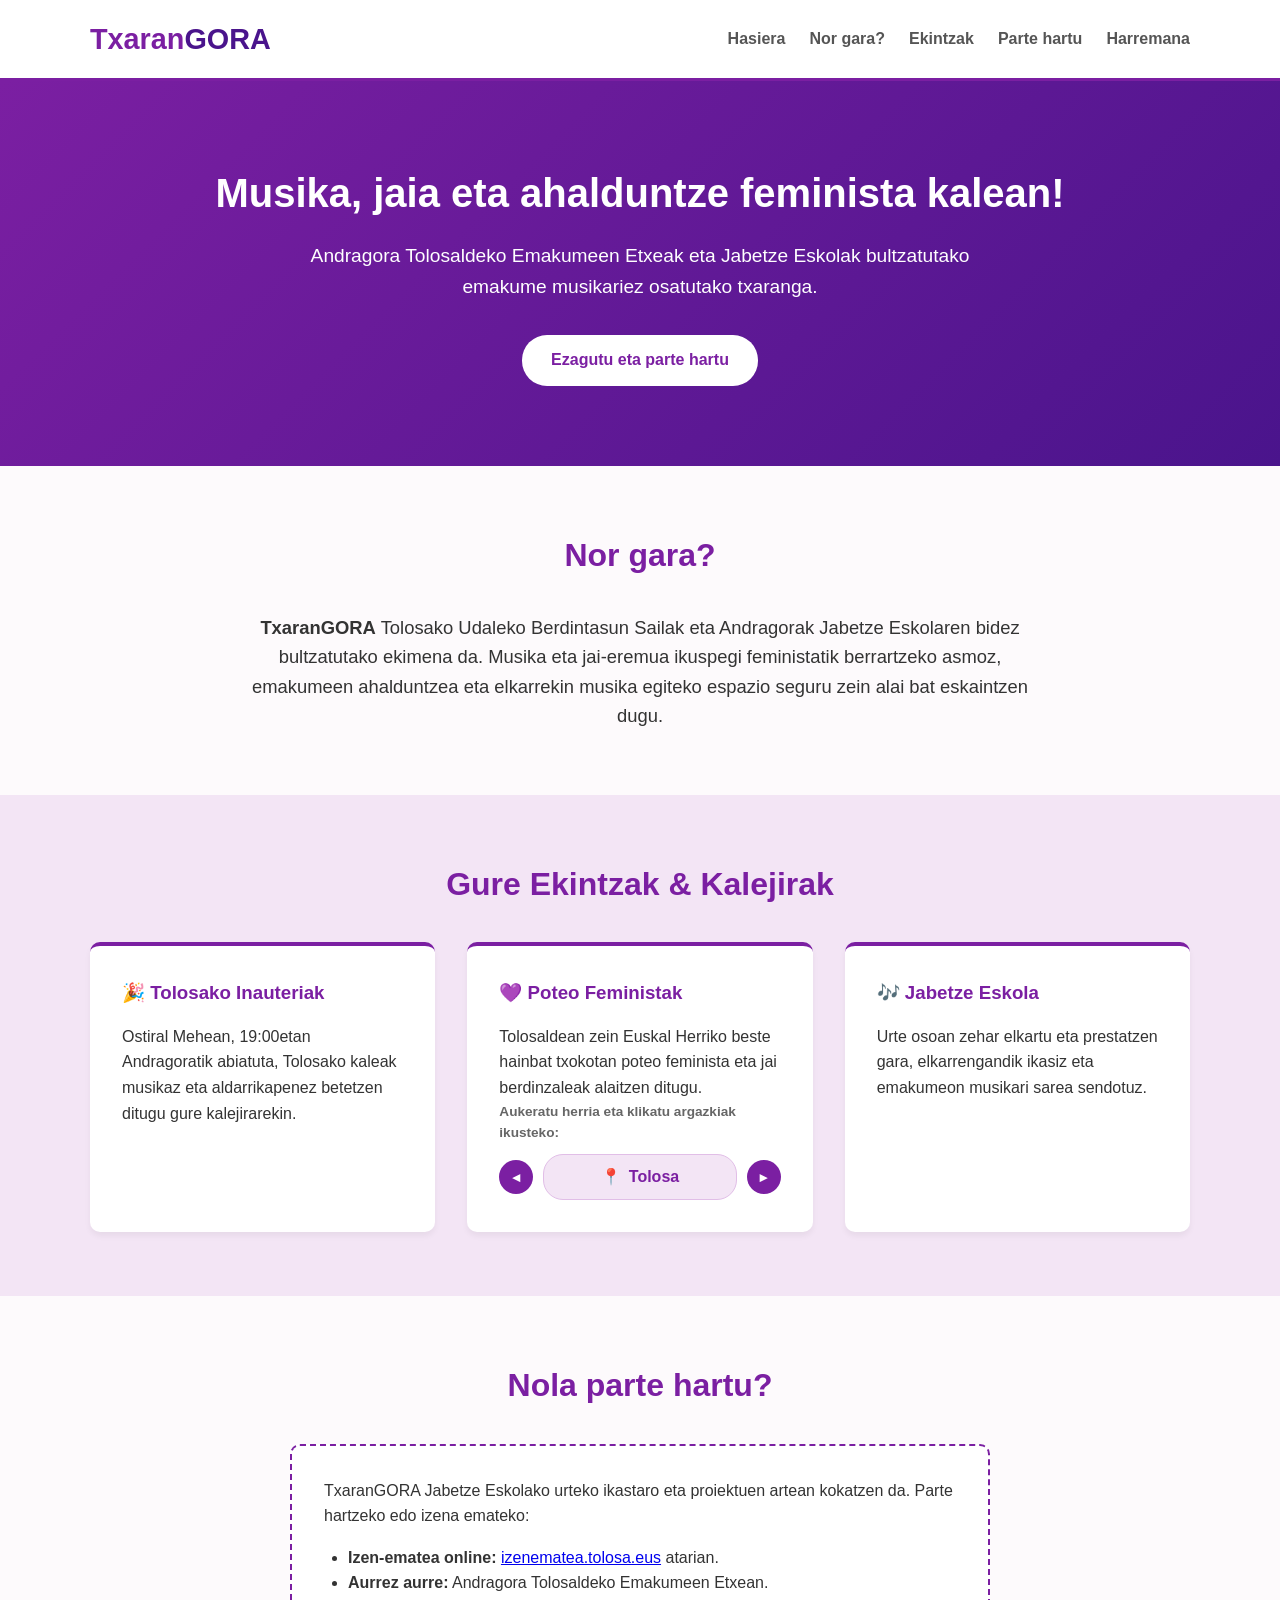
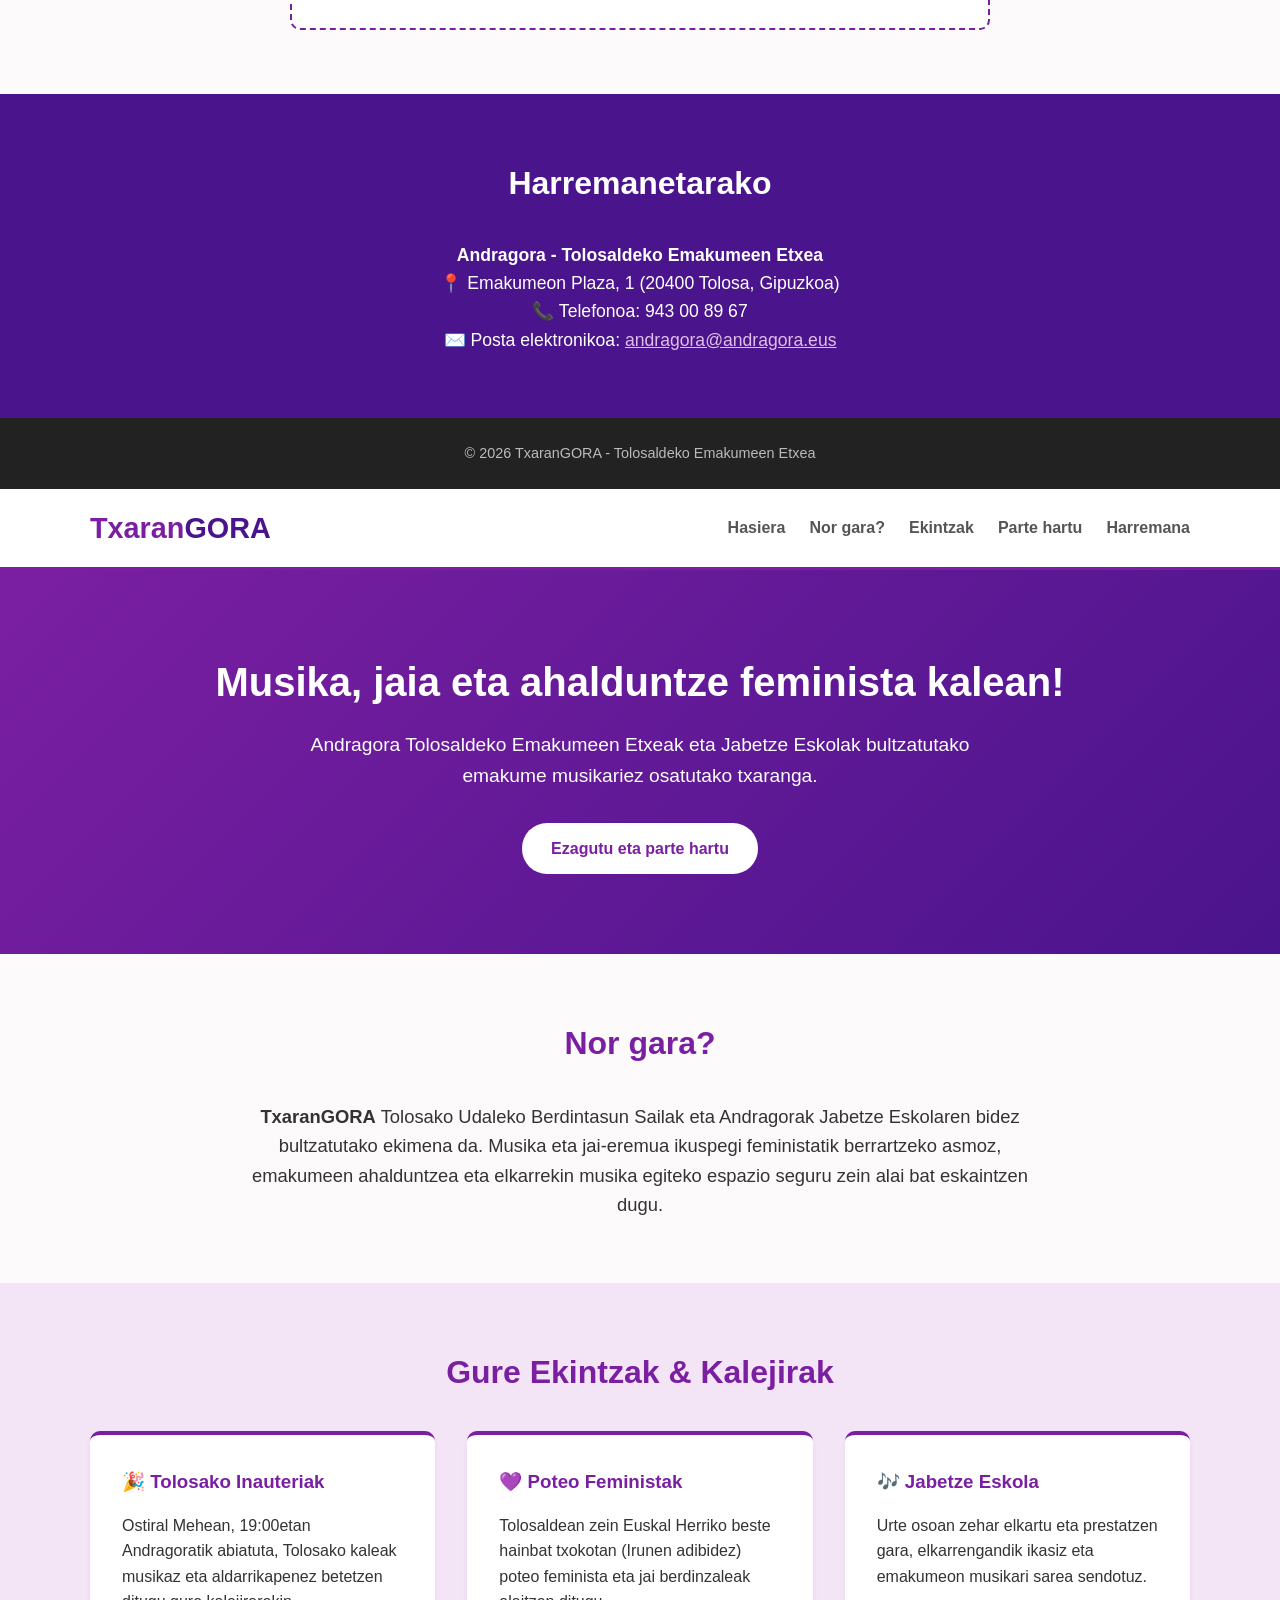
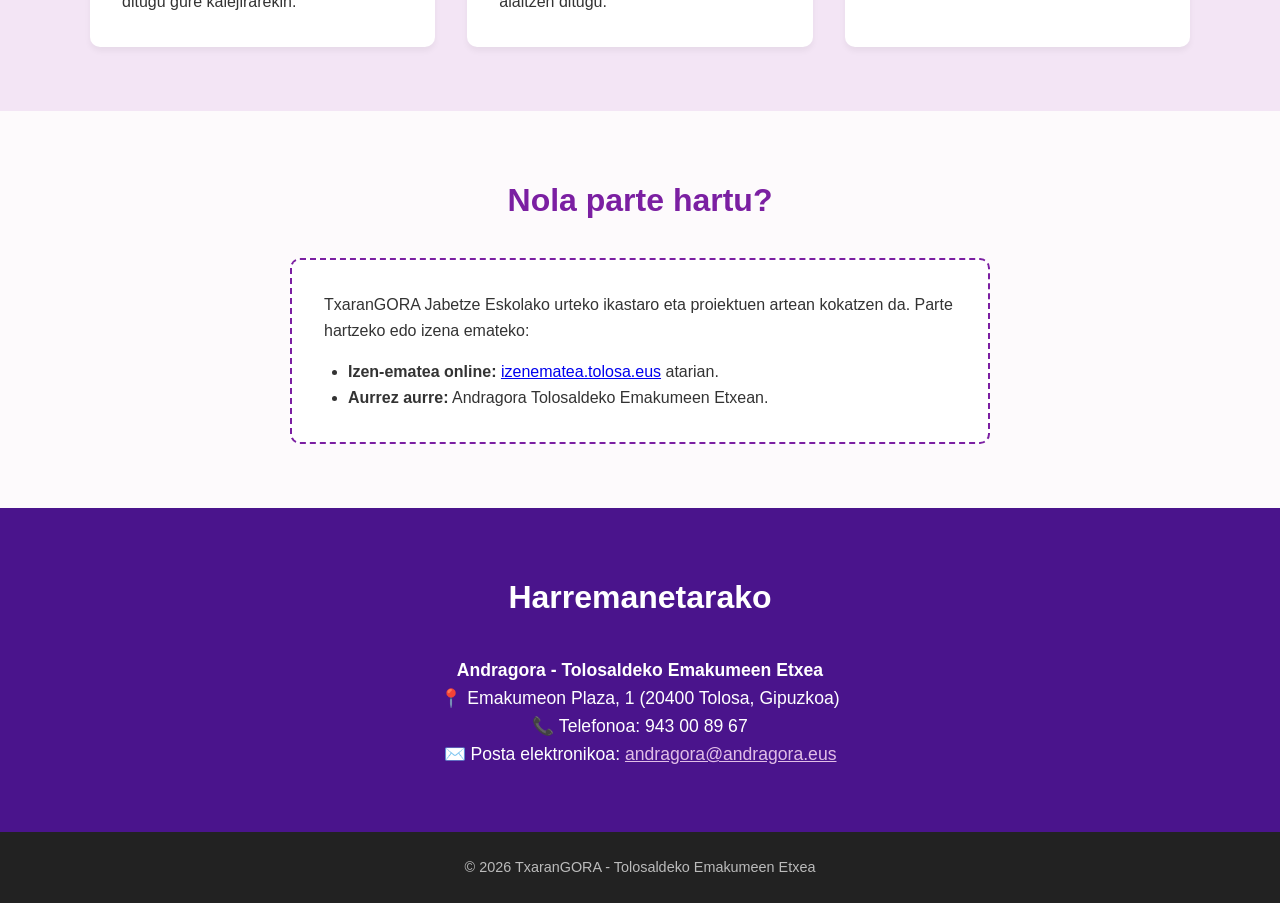
==== index.html @ f7c91068 "galeria erabiltzeko txartela eta scripta berritu Refactor location data structure and update slider " ====
<!DOCTYPE html>
<html lang="eu">
<head>
  <meta charset="UTF-8">
  <meta name="viewport" content="width=device-width, initial-scale=1.0">
  <title>TxaranGORA | Emakumeen Txaranga Feminista</title>
  <link rel="stylesheet" href="style.css">
</head>
<body>

  <!-- Navigazioa -->
  <header>
    <div class="container nav-container">
      <h1 class="logo">Txaran<span>GORA</span></h1>
      <nav>
        <ul>
          <li><a href="#hasiera">Hasiera</a></li>
          <li><a href="#nor-gara">Nor gara?</a></li>
          <li><a href="#ekintzak">Ekintzak</a></li>
          <li><a href="#parte-hartu">Parte hartu</a></li>
          <li><a href="#harremana">Harremana</a></li>
        </ul>
      </nav>
    </div>
  </header>

  <!-- Hero atala -->
  <section id="hasiera" class="hero">
    <div class="container hero-content">
      <h2>Musika, jaia eta ahalduntze feminista kalean!</h2>
      <p>Andragora Tolosaldeko Emakumeen Etxeak eta Jabetze Eskolak bultzatutako emakume musikariez osatutako txaranga.</p>

      <a href="#parte-hartu" class="btn">Ezagutu eta parte hartu</a>
    </div>
  </section>

  <!-- Nor gara atala -->
  <section id="nor-gara" class="section">
    <div class="container">
      <h2 class="section-title">Nor gara?</h2>
      <p class="intro-text">
        <strong>TxaranGORA</strong> Tolosako Udaleko Berdintasun Sailak eta Andragorak Jabetze Eskolaren bidez bultzatutako ekimena da. Musika eta jai-eremua ikuspegi feministatik berrartzeko asmoz, emakumeen ahalduntzea eta elkarrekin musika egiteko espazio seguru zein alai bat eskaintzen dugu.
      </p>
    </div>
  </section>

  <!-- Ekintzak atala -->
  <section id="ekintzak" class="section bg-light">
    <div class="container">
      <h2 class="section-title">Gure Ekintzak & Kalejirak</h2>
      <div class="cards-grid">
        
        <div class="card">
          <h3>🎉 Tolosako Inauteriak</h3>
          <p>Ostiral Mehean, 19:00etan Andragoratik abiatuta, Tolosako kaleak musikaz eta aldarrikapenez betetzen ditugu gure kalejirarekin.</p>
        </div>

<!-- Poteo feminista atalean argazkiak ikusteko -->

<div class="card">
  <h3>💜 Poteo Feministak</h3>
  <p>Tolosaldean zein Euskal Herriko beste hainbat txokotan poteo feminista eta jai berdinzaleak alaitzen ditugu.</p>
  
  <div class="poteo-slider-container">
    <span class="slider-label">Aukeratu herria eta klikatu argazkiak ikusteko:</span>
    <div class="poteo-slider">
      <button class="slider-btn" id="prevBtn" aria-label="Aurrekoa">◄</button>
      
      <div class="slider-content">
        <a id="locationLink" href="#" target="_blank" class="location-card">
          <span class="location-icon">📍</span>
          <span id="locationName">Tolosa</span>
        </a>
      </div>
      
      <button class="slider-btn" id="nextBtn" aria-label="Hurrengoa">►</button>
    </div>
  </div>
</div>


<!-------------------------------------------------------------------->

        <div class="card">
          <h3>🎶 Jabetze Eskola</h3>
          <p>Urte osoan zehar elkartu eta prestatzen gara, elkarrengandik ikasiz eta emakumeon musikari sarea sendotuz.</p>
        </div>

      </div>
    </div>
  </section>

  <!-- Parte hartu atala -->
  <section id="parte-hartu" class="section">
    <div class="container">
      <h2 class="section-title">Nola parte hartu?</h2>
      <div class="info-box">
        <p>TxaranGORA Jabetze Eskolako urteko ikastaro eta proiektuen artean kokatzen da. Parte hartzeko edo izena emateko:</p>
        <ul>
          <li><strong>Izen-ematea online:</strong> <a href="https://izenematea.tolosa.eus" target="_blank" rel="noopener">izenematea.tolosa.eus</a> atarian.</li>
          <li><strong>Aurrez aurre:</strong> Andragora Tolosaldeko Emakumeen Etxean.</li>
        </ul>
      </div>
    </div>
  </section>

  <!-- Harremana atala -->
  <section id="harremana" class="section bg-dark">
    <div class="container">
      <h2 class="section-title light">Harremanetarako</h2>
      <div class="contact-details">
        <p><strong>Andragora - Tolosaldeko Emakumeen Etxea</strong></p>
        <p>📍 Emakumeon Plaza, 1 (20400 Tolosa, Gipuzkoa)</p>
        <p>📞 Telefonoa: 943 00 89 67</p>
        <p>✉️ Posta elektronikoa: <a href="mailto:andragora@andragora.eus">andragora@andragora.eus</a></p>
      </div>
    </div>
  </section>

  <!-- Oina -->
  <footer>
    <div class="container">
      <p>&copy; 2026 TxaranGORA - Tolosaldeko Emakumeen Etxea</p>
    </div>
  </footer>

</body>
</html><!DOCTYPE html>
<html lang="eu">
<head>
  <meta charset="UTF-8">
  <meta name="viewport" content="width=device-width, initial-scale=1.0">
  <title>TxaranGORA | Emakumeen Txaranga Feminista</title>
  <link rel="stylesheet" href="style.css">
</head>
<body>

  <!-- Navigazioa -->
  <header>
    <div class="container nav-container">
      <h1 class="logo">Txaran<span>GORA</span></h1>
      <nav>
        <ul>
          <li><a href="#hasiera">Hasiera</a></li>
          <li><a href="#nor-gara">Nor gara?</a></li>
          <li><a href="#ekintzak">Ekintzak</a></li>
          <li><a href="#parte-hartu">Parte hartu</a></li>
          <li><a href="#harremana">Harremana</a></li>
        </ul>
      </nav>
    </div>
  </header>

  <!-- Hero atala -->
  <section id="hasiera" class="hero">
    <div class="container hero-content">
      <h2>Musika, jaia eta ahalduntze feminista kalean!</h2>
      <p>Andragora Tolosaldeko Emakumeen Etxeak eta Jabetze Eskolak bultzatutako emakume musikariez osatutako txaranga.</p>

      <a href="#parte-hartu" class="btn">Ezagutu eta parte hartu</a>
    </div>
  </section>

  <!-- Nor gara atala -->
  <section id="nor-gara" class="section">
    <div class="container">
      <h2 class="section-title">Nor gara?</h2>
      <p class="intro-text">
        <strong>TxaranGORA</strong> Tolosako Udaleko Berdintasun Sailak eta Andragorak Jabetze Eskolaren bidez bultzatutako ekimena da. Musika eta jai-eremua ikuspegi feministatik berrartzeko asmoz, emakumeen ahalduntzea eta elkarrekin musika egiteko espazio seguru zein alai bat eskaintzen dugu.
      </p>
    </div>
  </section>

  <!-- Ekintzak atala -->
  <section id="ekintzak" class="section bg-light">
    <div class="container">
      <h2 class="section-title">Gure Ekintzak & Kalejirak</h2>
      <div class="cards-grid">
        
        <div class="card">
          <h3>🎉 Tolosako Inauteriak</h3>
          <p>Ostiral Mehean, 19:00etan Andragoratik abiatuta, Tolosako kaleak musikaz eta aldarrikapenez betetzen ditugu gure kalejirarekin.</p>
        </div>

        <div class="card">
          <h3>💜 Poteo Feministak</h3>
          <p>Tolosaldean zein Euskal Herriko beste hainbat txokotan (Irunen adibidez) poteo feminista eta jai berdinzaleak alaitzen ditugu.</p>
        </div>



        <div class="card">
          <h3>🎶 Jabetze Eskola</h3>
          <p>Urte osoan zehar elkartu eta prestatzen gara, elkarrengandik ikasiz eta emakumeon musikari sarea sendotuz.</p>
        </div>

      </div>
    </div>
  </section>

  <!-- Parte hartu atala -->
  <section id="parte-hartu" class="section">
    <div class="container">
      <h2 class="section-title">Nola parte hartu?</h2>
      <div class="info-box">
        <p>TxaranGORA Jabetze Eskolako urteko ikastaro eta proiektuen artean kokatzen da. Parte hartzeko edo izena emateko:</p>
        <ul>
          <li><strong>Izen-ematea online:</strong> <a href="https://izenematea.tolosa.eus" target="_blank" rel="noopener">izenematea.tolosa.eus</a> atarian.</li>
          <li><strong>Aurrez aurre:</strong> Andragora Tolosaldeko Emakumeen Etxean.</li>
        </ul>
      </div>
    </div>
  </section>

  <!-- Harremana atala -->
  <section id="harremana" class="section bg-dark">
    <div class="container">
      <h2 class="section-title light">Harremanetarako</h2>
      <div class="contact-details">
        <p><strong>Andragora - Tolosaldeko Emakumeen Etxea</strong></p>
        <p>📍 Emakumeon Plaza, 1 (20400 Tolosa, Gipuzkoa)</p>
        <p>📞 Telefonoa: 943 00 89 67</p>
        <p>✉️ Posta elektronikoa: <a href="mailto:andragora@andragora.eus">andragora@andragora.eus</a></p>
      </div>
    </div>
  </section>

  <!-- Oina -->
  <footer>
    <div class="container">
      <p>&copy; 2026 TxaranGORA - Tolosaldeko Emakumeen Etxea</p>
    </div>
  </footer>

<!--           Argazkiak ikusteko scripta         -->
<script>
  const tokiak = ["Tolosa", "Irun", "Villabona"];
  let currentIndex = 0;

  const locationNameEl = document.getElementById("locationName");
  const locationLinkEl = document.getElementById("locationLink");
  const prevBtn = document.getElementById("prevBtn");
  const nextBtn = document.getElementById("nextBtn");

  function updateSlider() {
    const herria = tokiak[currentIndex];
    locationNameEl.textContent = herria;
    // galeria.html orrira bideratzen du herriaren izenarekin
    locationLinkEl.href = `galeria.html?herria=${encodeURIComponent(herria)}`;
  }

  updateSlider();

  prevBtn.addEventListener("click", () => {
    currentIndex = (currentIndex - 1 + tokiak.length) % tokiak.length;
    updateSlider();
  });

  nextBtn.addEventListener("click", () => {
    currentIndex = (currentIndex + 1) % tokiak.length;
    updateSlider();
  });
</script>




  
</body>
</html>
---- style.css ----
/* Oinarrizko ezarpenak */
* {
  margin: 0;
  padding: 0;
  box-sizing: border-box;
}

body {
  font-family: 'Segoe UI', Tahoma, Geneva, Verdana, sans-serif;
  line-height: 1.6;
  color: #333;
  background-color: #fdfafc;
}

.container {
  width: 90%;
  max-width: 1100px;
  margin: 0 auto;
}

/* Kolore feministak */
:root {
  --primary-color: #7b1fa2;
  --primary-hover: #5c007a;
  --accent-color: #e1bee7;
  --dark-bg: #4a148c;
  --light-bg: #f3e5f5;
  --text-dark: #212121;
}

/* Header & Nav */
header {
  background-color: #fff;
  border-bottom: 3px solid var(--primary-color);
  position: sticky;
  top: 0;
  z-index: 100;
}

.nav-container {
  display: flex;
  justify-content: space-between;
  align-items: center;
  padding: 1rem 0;
}

.logo {
  font-size: 1.8rem;
  color: var(--primary-color);
}

.logo span {
  color: var(--dark-bg);
  font-weight: 800;
}

nav ul {
  display: flex;
  list-style: none;
  gap: 1.5rem;
}

nav a {
  text-decoration: none;
  color: #555;
  font-weight: 600;
  transition: color 0.3s;
}

nav a:hover {
  color: var(--primary-color);
}

/* Hero Section */
.hero {
  background: linear-gradient(135deg, var(--primary-color), var(--dark-bg));
  color: #fff;
  padding: 5rem 0;
  text-align: center;
}

.hero h2 {
  font-size: 2.5rem;
  margin-bottom: 1rem;
}

.hero p {
  font-size: 1.2rem;
  max-width: 700px;
  margin: 0 auto 2rem auto;
}

.btn {
  display: inline-block;
  background-color: #fff;
  color: var(--primary-color);
  padding: 0.8rem 1.8rem;
  border-radius: 25px;
  text-decoration: none;
  font-weight: bold;
  transition: background 0.3s, color 0.3s;
}

.btn:hover {
  background-color: var(--accent-color);
  color: var(--dark-bg);
}

/* Sections */
.section {
  padding: 4rem 0;
}

.section-title {
  text-align: center;
  font-size: 2rem;
  color: var(--primary-color);
  margin-bottom: 2rem;
  position: relative;
}

.section-title.light {
  color: #fff;
}

.intro-text {
  font-size: 1.15rem;
  text-align: center;
  max-width: 800px;
  margin: 0 auto;
}

.bg-light {
  background-color: var(--light-bg);
}

.bg-dark {
  background-color: var(--dark-bg);
  color: #fff;
}

/* Cards Grid */
.cards-grid {
  display: grid;
  grid-template-columns: repeat(auto-fit, minmax(280px, 1fr));
  gap: 2rem;
}

.card {
  background-color: #fff;
  padding: 2rem;
  border-radius: 10px;
  box-shadow: 0 4px 6px rgba(0,0,0,0.05);
  border-top: 4px solid var(--primary-color);
}

.card h3 {
  color: var(--primary-color);
  margin-bottom: 1rem;
}

/* Info box & Contact */
.info-box {
  background-color: #fff;
  border: 2px dashed var(--primary-color);
  padding: 2rem;
  border-radius: 10px;
  max-width: 700px;
  margin: 0 auto;
}

.info-box ul {
  margin-top: 1rem;
  margin-left: 1.5rem;
}

.contact-details {
  text-align: center;
  font-size: 1.1rem;
}

.contact-details a {
  color: var(--accent-color);
}

/* Footer */
footer {
  background-color: #222;
  color: #bbb;
  text-align: center;
  padding: 1.5rem 0;
  font-size: 0.9rem;
}

/* Responsive */
@media (max-width: 768px) {
  .nav-container {
    flex-direction: column;
    gap: 1rem;
  }
  .hero h2 {
    font-size: 1.8rem;
  }
}/* Oinarrizko ezarpenak */
* {
  margin: 0;
  padding: 0;
  box-sizing: border-box;
}

body {
  font-family: 'Segoe UI', Tahoma, Geneva, Verdana, sans-serif;
  line-height: 1.6;
  color: #333;
  background-color: #fdfafc;
}

.container {
  width: 90%;
  max-width: 1100px;
  margin: 0 auto;
}

/* Kolore feministak */
:root {
  --primary-color: #7b1fa2;
  --primary-hover: #5c007a;
  --accent-color: #e1bee7;
  --dark-bg: #4a148c;
  --light-bg: #f3e5f5;
  --text-dark: #212121;
}

/* Header & Nav */
header {
  background-color: #fff;
  border-bottom: 3px solid var(--primary-color);
  position: sticky;
  top: 0;
  z-index: 100;
}

.nav-container {
  display: flex;
  justify-content: space-between;
  align-items: center;
  padding: 1rem 0;
}

.logo {
  font-size: 1.8rem;
  color: var(--primary-color);
}

.logo span {
  color: var(--dark-bg);
  font-weight: 800;
}

nav ul {
  display: flex;
  list-style: none;
  gap: 1.5rem;
}

nav a {
  text-decoration: none;
  color: #555;
  font-weight: 600;
  transition: color 0.3s;
}

nav a:hover {
  color: var(--primary-color);
}

/* Hero Section */
.hero {
  background: linear-gradient(135deg, var(--primary-color), var(--dark-bg));
  color: #fff;
  padding: 5rem 0;
  text-align: center;
}

.hero h2 {
  font-size: 2.5rem;
  margin-bottom: 1rem;
}

.hero p {
  font-size: 1.2rem;
  max-width: 700px;
  margin: 0 auto 2rem auto;
}

.btn {
  display: inline-block;
  background-color: #fff;
  color: var(--primary-color);
  padding: 0.8rem 1.8rem;
  border-radius: 25px;
  text-decoration: none;
  font-weight: bold;
  transition: background 0.3s, color 0.3s;
}

.btn:hover {
  background-color: var(--accent-color);
  color: var(--dark-bg);
}

/* Sections */
.section {
  padding: 4rem 0;
}

.section-title {
  text-align: center;
  font-size: 2rem;
  color: var(--primary-color);
  margin-bottom: 2rem;
  position: relative;
}

.section-title.light {
  color: #fff;
}

.intro-text {
  font-size: 1.15rem;
  text-align: center;
  max-width: 800px;
  margin: 0 auto;
}

.bg-light {
  background-color: var(--light-bg);
}

.bg-dark {
  background-color: var(--dark-bg);
  color: #fff;
}

/* Cards Grid */
.cards-grid {
  display: grid;
  grid-template-columns: repeat(auto-fit, minmax(280px, 1fr));
  gap: 2rem;
}

.card {
  background-color: #fff;
  padding: 2rem;
  border-radius: 10px;
  box-shadow: 0 4px 6px rgba(0,0,0,0.05);
  border-top: 4px solid var(--primary-color);
}

.card h3 {
  color: var(--primary-color);
  margin-bottom: 1rem;
}

/* Info box & Contact */
.info-box {
  background-color: #fff;
  border: 2px dashed var(--primary-color);
  padding: 2rem;
  border-radius: 10px;
  max-width: 700px;
  margin: 0 auto;
}

.info-box ul {
  margin-top: 1rem;
  margin-left: 1.5rem;
}

.contact-details {
  text-align: center;
  font-size: 1.1rem;
}

.contact-details a {
  color: var(--accent-color);
}

/* Footer */
footer {
  background-color: #222;
  color: #bbb;
  text-align: center;
  padding: 1.5rem 0;
  font-size: 0.9rem;
}

/* Responsive */
@media (max-width: 768px) {
  .nav-container {
    flex-direction: column;
    gap: 1rem;
  }
  .hero h2 {
    font-size: 1.8rem;
  }
}

<!--         Argazkientzako estikoak            -->
/* Poteo Feministak Slider Diseinua */
.poteo-slider-container {
  margin-top: 1.5rem;
  padding-top: 1rem;
  border-top: 1px dashed var(--accent-color);
  text-align: center;
}

.slider-label {
  display: block;
  font-size: 0.85rem;
  color: #666;
  margin-bottom: 0.6rem;
  font-weight: 600;
}

.poteo-slider {
  display: flex;
  align-items: center;
  justify-content: center;
  gap: 0.6rem;
}

.slider-btn {
  background-color: var(--primary-color);
  color: white;
  border: none;
  border-radius: 50%;
  width: 34px;
  height: 34px;
  font-size: 0.85rem;
  cursor: pointer;
  display: flex;
  align-items: center;
  justify-content: center;
  transition: background-color 0.2s, transform 0.1s;
}

.slider-btn:hover {
  background-color: var(--primary-hover);
  transform: scale(1.1);
}

.slider-content {
  flex: 1;
  max-width: 200px;
}

.location-card {
  display: inline-flex;
  align-items: center;
  justify-content: center;
  gap: 0.5rem;
  background-color: var(--light-bg);
  color: var(--primary-color);
  padding: 0.6rem 1rem;
  border-radius: 20px;
  text-decoration: none;
  font-weight: bold;
  font-size: 1rem;
  border: 1px solid var(--accent-color);
  width: 100%;
  transition: all 0.3s ease;
}

.location-card:hover {
  background-color: var(--primary-color);
  color: white;
  transform: translateY(-2px);
  box-shadow: 0 4px 8px rgba(0, 0, 0, 0.15);
}
---- style.css ----
/* Oinarrizko ezarpenak */
* {
  margin: 0;
  padding: 0;
  box-sizing: border-box;
}

body {
  font-family: 'Segoe UI', Tahoma, Geneva, Verdana, sans-serif;
  line-height: 1.6;
  color: #333;
  background-color: #fdfafc;
}

.container {
  width: 90%;
  max-width: 1100px;
  margin: 0 auto;
}

/* Kolore feministak */
:root {
  --primary-color: #7b1fa2;
  --primary-hover: #5c007a;
  --accent-color: #e1bee7;
  --dark-bg: #4a148c;
  --light-bg: #f3e5f5;
  --text-dark: #212121;
}

/* Header & Nav */
header {
  background-color: #fff;
  border-bottom: 3px solid var(--primary-color);
  position: sticky;
  top: 0;
  z-index: 100;
}

.nav-container {
  display: flex;
  justify-content: space-between;
  align-items: center;
  padding: 1rem 0;
}

.logo {
  font-size: 1.8rem;
  color: var(--primary-color);
}

.logo span {
  color: var(--dark-bg);
  font-weight: 800;
}

nav ul {
  display: flex;
  list-style: none;
  gap: 1.5rem;
}

nav a {
  text-decoration: none;
  color: #555;
  font-weight: 600;
  transition: color 0.3s;
}

nav a:hover {
  color: var(--primary-color);
}

/* Hero Section */
.hero {
  background: linear-gradient(135deg, var(--primary-color), var(--dark-bg));
  color: #fff;
  padding: 5rem 0;
  text-align: center;
}

.hero h2 {
  font-size: 2.5rem;
  margin-bottom: 1rem;
}

.hero p {
  font-size: 1.2rem;
  max-width: 700px;
  margin: 0 auto 2rem auto;
}

.btn {
  display: inline-block;
  background-color: #fff;
  color: var(--primary-color);
  padding: 0.8rem 1.8rem;
  border-radius: 25px;
  text-decoration: none;
  font-weight: bold;
  transition: background 0.3s, color 0.3s;
}

.btn:hover {
  background-color: var(--accent-color);
  color: var(--dark-bg);
}

/* Sections */
.section {
  padding: 4rem 0;
}

.section-title {
  text-align: center;
  font-size: 2rem;
  color: var(--primary-color);
  margin-bottom: 2rem;
  position: relative;
}

.section-title.light {
  color: #fff;
}

.intro-text {
  font-size: 1.15rem;
  text-align: center;
  max-width: 800px;
  margin: 0 auto;
}

.bg-light {
  background-color: var(--light-bg);
}

.bg-dark {
  background-color: var(--dark-bg);
  color: #fff;
}

/* Cards Grid */
.cards-grid {
  display: grid;
  grid-template-columns: repeat(auto-fit, minmax(280px, 1fr));
  gap: 2rem;
}

.card {
  background-color: #fff;
  padding: 2rem;
  border-radius: 10px;
  box-shadow: 0 4px 6px rgba(0,0,0,0.05);
  border-top: 4px solid var(--primary-color);
}

.card h3 {
  color: var(--primary-color);
  margin-bottom: 1rem;
}

/* Info box & Contact */
.info-box {
  background-color: #fff;
  border: 2px dashed var(--primary-color);
  padding: 2rem;
  border-radius: 10px;
  max-width: 700px;
  margin: 0 auto;
}

.info-box ul {
  margin-top: 1rem;
  margin-left: 1.5rem;
}

.contact-details {
  text-align: center;
  font-size: 1.1rem;
}

.contact-details a {
  color: var(--accent-color);
}

/* Footer */
footer {
  background-color: #222;
  color: #bbb;
  text-align: center;
  padding: 1.5rem 0;
  font-size: 0.9rem;
}

/* Responsive */
@media (max-width: 768px) {
  .nav-container {
    flex-direction: column;
    gap: 1rem;
  }
  .hero h2 {
    font-size: 1.8rem;
  }
}/* Oinarrizko ezarpenak */
* {
  margin: 0;
  padding: 0;
  box-sizing: border-box;
}

body {
  font-family: 'Segoe UI', Tahoma, Geneva, Verdana, sans-serif;
  line-height: 1.6;
  color: #333;
  background-color: #fdfafc;
}

.container {
  width: 90%;
  max-width: 1100px;
  margin: 0 auto;
}

/* Kolore feministak */
:root {
  --primary-color: #7b1fa2;
  --primary-hover: #5c007a;
  --accent-color: #e1bee7;
  --dark-bg: #4a148c;
  --light-bg: #f3e5f5;
  --text-dark: #212121;
}

/* Header & Nav */
header {
  background-color: #fff;
  border-bottom: 3px solid var(--primary-color);
  position: sticky;
  top: 0;
  z-index: 100;
}

.nav-container {
  display: flex;
  justify-content: space-between;
  align-items: center;
  padding: 1rem 0;
}

.logo {
  font-size: 1.8rem;
  color: var(--primary-color);
}

.logo span {
  color: var(--dark-bg);
  font-weight: 800;
}

nav ul {
  display: flex;
  list-style: none;
  gap: 1.5rem;
}

nav a {
  text-decoration: none;
  color: #555;
  font-weight: 600;
  transition: color 0.3s;
}

nav a:hover {
  color: var(--primary-color);
}

/* Hero Section */
.hero {
  background: linear-gradient(135deg, var(--primary-color), var(--dark-bg));
  color: #fff;
  padding: 5rem 0;
  text-align: center;
}

.hero h2 {
  font-size: 2.5rem;
  margin-bottom: 1rem;
}

.hero p {
  font-size: 1.2rem;
  max-width: 700px;
  margin: 0 auto 2rem auto;
}

.btn {
  display: inline-block;
  background-color: #fff;
  color: var(--primary-color);
  padding: 0.8rem 1.8rem;
  border-radius: 25px;
  text-decoration: none;
  font-weight: bold;
  transition: background 0.3s, color 0.3s;
}

.btn:hover {
  background-color: var(--accent-color);
  color: var(--dark-bg);
}

/* Sections */
.section {
  padding: 4rem 0;
}

.section-title {
  text-align: center;
  font-size: 2rem;
  color: var(--primary-color);
  margin-bottom: 2rem;
  position: relative;
}

.section-title.light {
  color: #fff;
}

.intro-text {
  font-size: 1.15rem;
  text-align: center;
  max-width: 800px;
  margin: 0 auto;
}

.bg-light {
  background-color: var(--light-bg);
}

.bg-dark {
  background-color: var(--dark-bg);
  color: #fff;
}

/* Cards Grid */
.cards-grid {
  display: grid;
  grid-template-columns: repeat(auto-fit, minmax(280px, 1fr));
  gap: 2rem;
}

.card {
  background-color: #fff;
  padding: 2rem;
  border-radius: 10px;
  box-shadow: 0 4px 6px rgba(0,0,0,0.05);
  border-top: 4px solid var(--primary-color);
}

.card h3 {
  color: var(--primary-color);
  margin-bottom: 1rem;
}

/* Info box & Contact */
.info-box {
  background-color: #fff;
  border: 2px dashed var(--primary-color);
  padding: 2rem;
  border-radius: 10px;
  max-width: 700px;
  margin: 0 auto;
}

.info-box ul {
  margin-top: 1rem;
  margin-left: 1.5rem;
}

.contact-details {
  text-align: center;
  font-size: 1.1rem;
}

.contact-details a {
  color: var(--accent-color);
}

/* Footer */
footer {
  background-color: #222;
  color: #bbb;
  text-align: center;
  padding: 1.5rem 0;
  font-size: 0.9rem;
}

/* Responsive */
@media (max-width: 768px) {
  .nav-container {
    flex-direction: column;
    gap: 1rem;
  }
  .hero h2 {
    font-size: 1.8rem;
  }
}

<!--         Argazkientzako estikoak            -->
/* Poteo Feministak Slider Diseinua */
.poteo-slider-container {
  margin-top: 1.5rem;
  padding-top: 1rem;
  border-top: 1px dashed var(--accent-color);
  text-align: center;
}

.slider-label {
  display: block;
  font-size: 0.85rem;
  color: #666;
  margin-bottom: 0.6rem;
  font-weight: 600;
}

.poteo-slider {
  display: flex;
  align-items: center;
  justify-content: center;
  gap: 0.6rem;
}

.slider-btn {
  background-color: var(--primary-color);
  color: white;
  border: none;
  border-radius: 50%;
  width: 34px;
  height: 34px;
  font-size: 0.85rem;
  cursor: pointer;
  display: flex;
  align-items: center;
  justify-content: center;
  transition: background-color 0.2s, transform 0.1s;
}

.slider-btn:hover {
  background-color: var(--primary-hover);
  transform: scale(1.1);
}

.slider-content {
  flex: 1;
  max-width: 200px;
}

.location-card {
  display: inline-flex;
  align-items: center;
  justify-content: center;
  gap: 0.5rem;
  background-color: var(--light-bg);
  color: var(--primary-color);
  padding: 0.6rem 1rem;
  border-radius: 20px;
  text-decoration: none;
  font-weight: bold;
  font-size: 1rem;
  border: 1px solid var(--accent-color);
  width: 100%;
  transition: all 0.3s ease;
}

.location-card:hover {
  background-color: var(--primary-color);
  color: white;
  transform: translateY(-2px);
  box-shadow: 0 4px 8px rgba(0, 0, 0, 0.15);
}
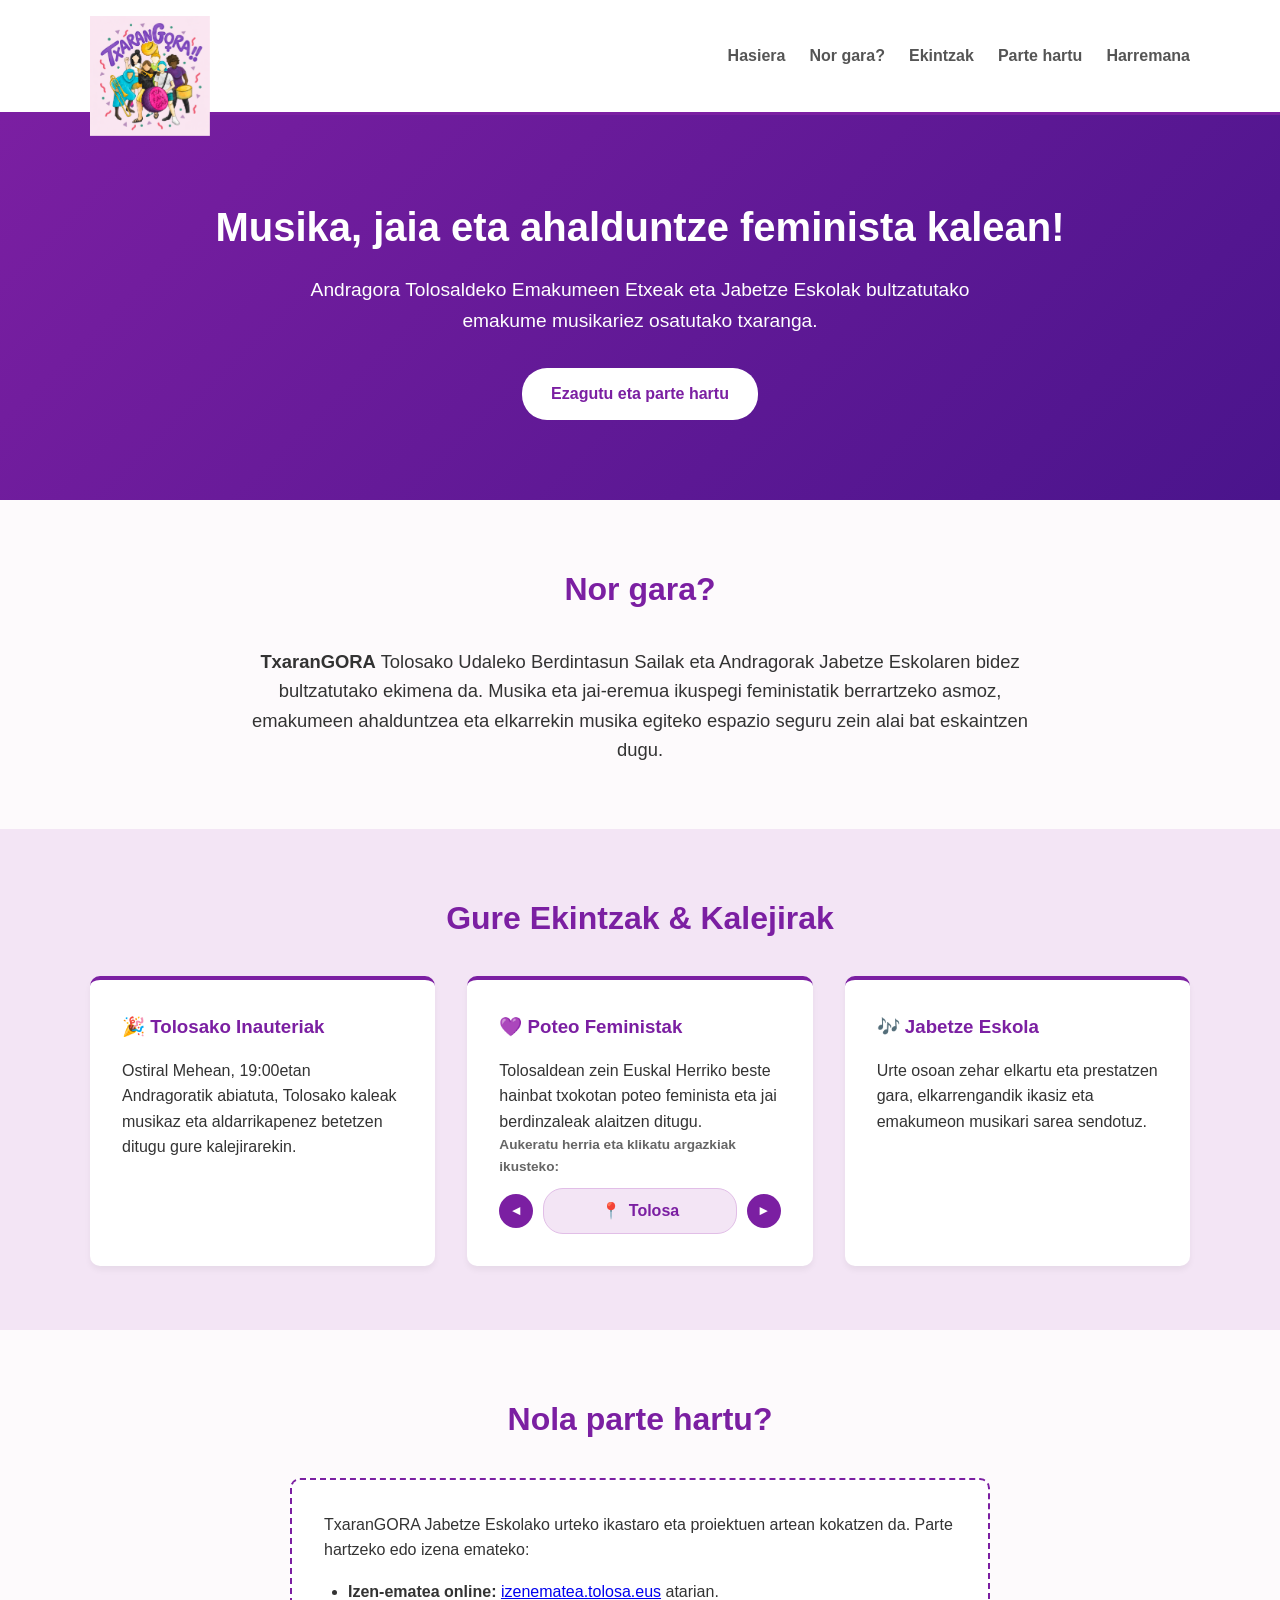
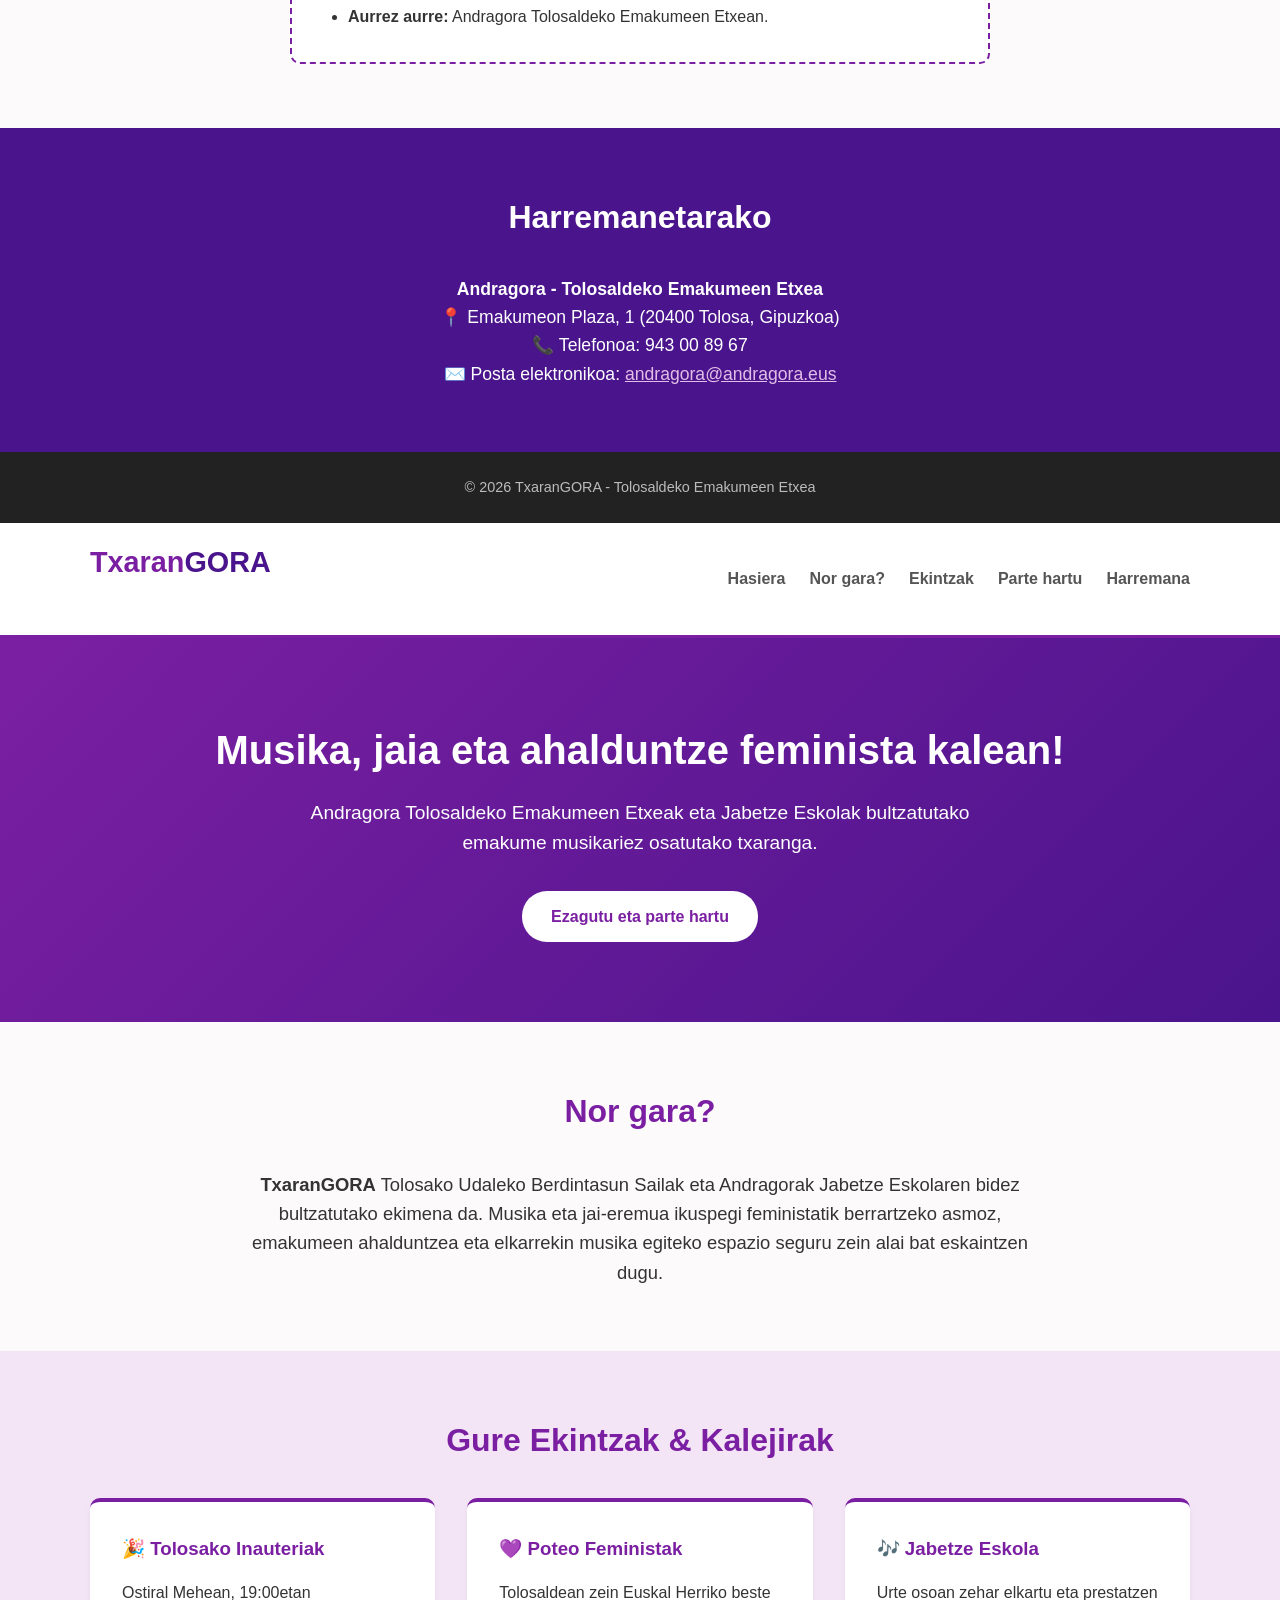
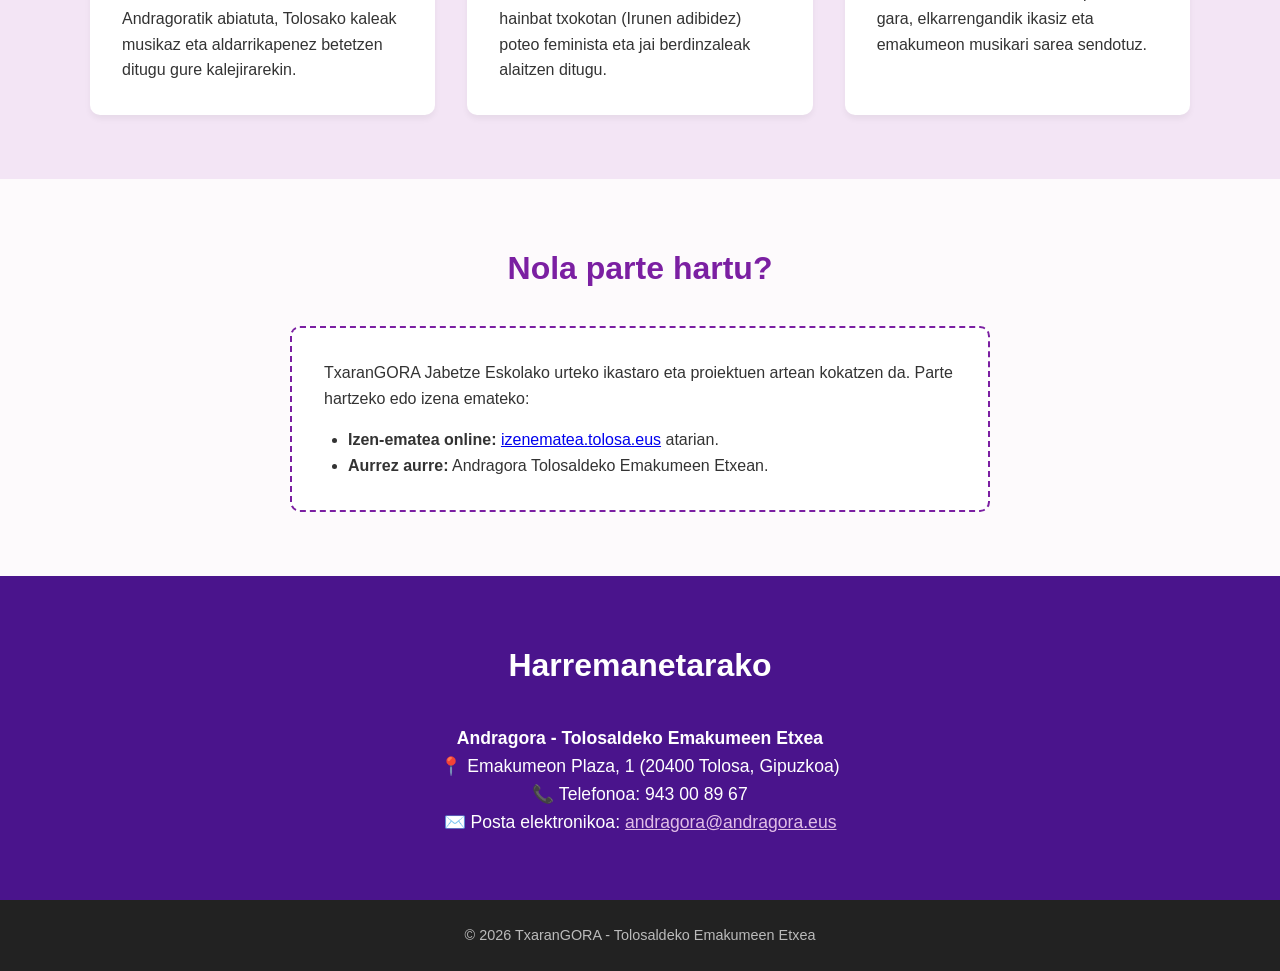
==== commit 5365842d: "logoa txertatuta" ====
--- a/index.html
+++ b/index.html
@@ -8,10 +8,11 @@
 </head>
 <body>
 
+
   <!-- Navigazioa -->
   <header>
     <div class="container nav-container">
-      <h1 class="logo">Txaran<span>GORA</span></h1>
+      <h1 class="logo"><img src="img/TxaranGORA-logo.png" alt="TxaranGORA logoa"></h1>
       <nav>
         <ul>
           <li><a href="#hasiera">Hasiera</a></li>
@@ -69,7 +70,7 @@
       <div class="slider-content">
         <a id="locationLink" href="#" target="_blank" class="location-card">
           <span class="location-icon">📍</span>
-          <span id="locationName">Tolosa</span>
+          <span id="locationName">Irun_2026</span>
         </a>
       </div>
       
@@ -234,7 +235,7 @@
 
 <!--           Argazkiak ikusteko scripta         -->
 <script>
-  const tokiak = ["Tolosa", "Irun", "Villabona"];
+  const tokiak = ["Tolosa", "Irun_2026", "Villabona"];
   let currentIndex = 0;
 
   const locationNameEl = document.getElementById("locationName");
--- a/style.css
+++ b/style.css
@@ -45,8 +45,20 @@
 }
 
 .logo {
-  font-size: 1.8rem;
-  color: var(--primary-color);
+  position: relative;
+  margin: 0;
+  height: 80px;
+  z-index: 100;
+}
+
+.logo img {
+  position: absolute;
+  top: 0;
+  left: 0;
+  width: 120px;
+  height: 120px;
+  object-fit: contain;
+  z-index: 101;
 }
 
 .logo span {
--- a/style.css
+++ b/style.css
@@ -45,8 +45,20 @@
 }
 
 .logo {
-  font-size: 1.8rem;
-  color: var(--primary-color);
+  position: relative;
+  margin: 0;
+  height: 80px;
+  z-index: 100;
+}
+
+.logo img {
+  position: absolute;
+  top: 0;
+  left: 0;
+  width: 120px;
+  height: 120px;
+  object-fit: contain;
+  z-index: 101;
 }
 
 .logo span {
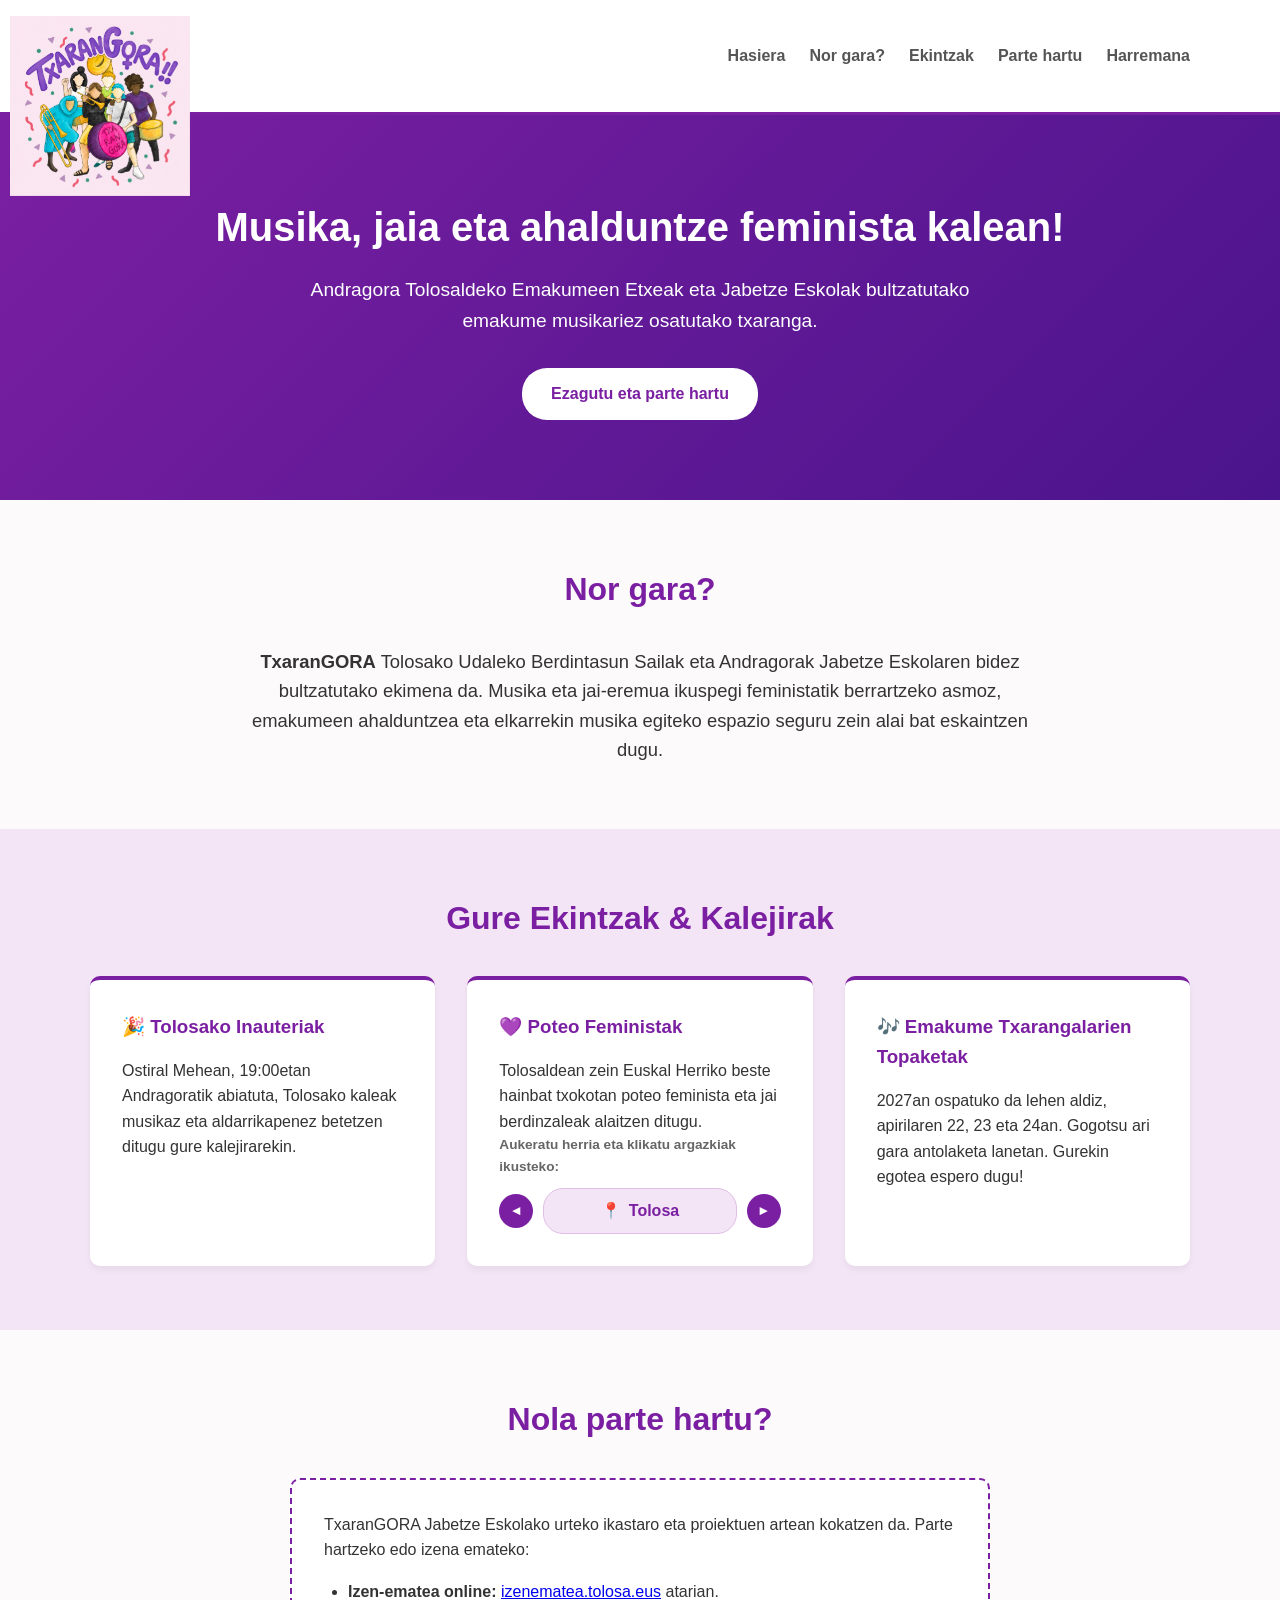
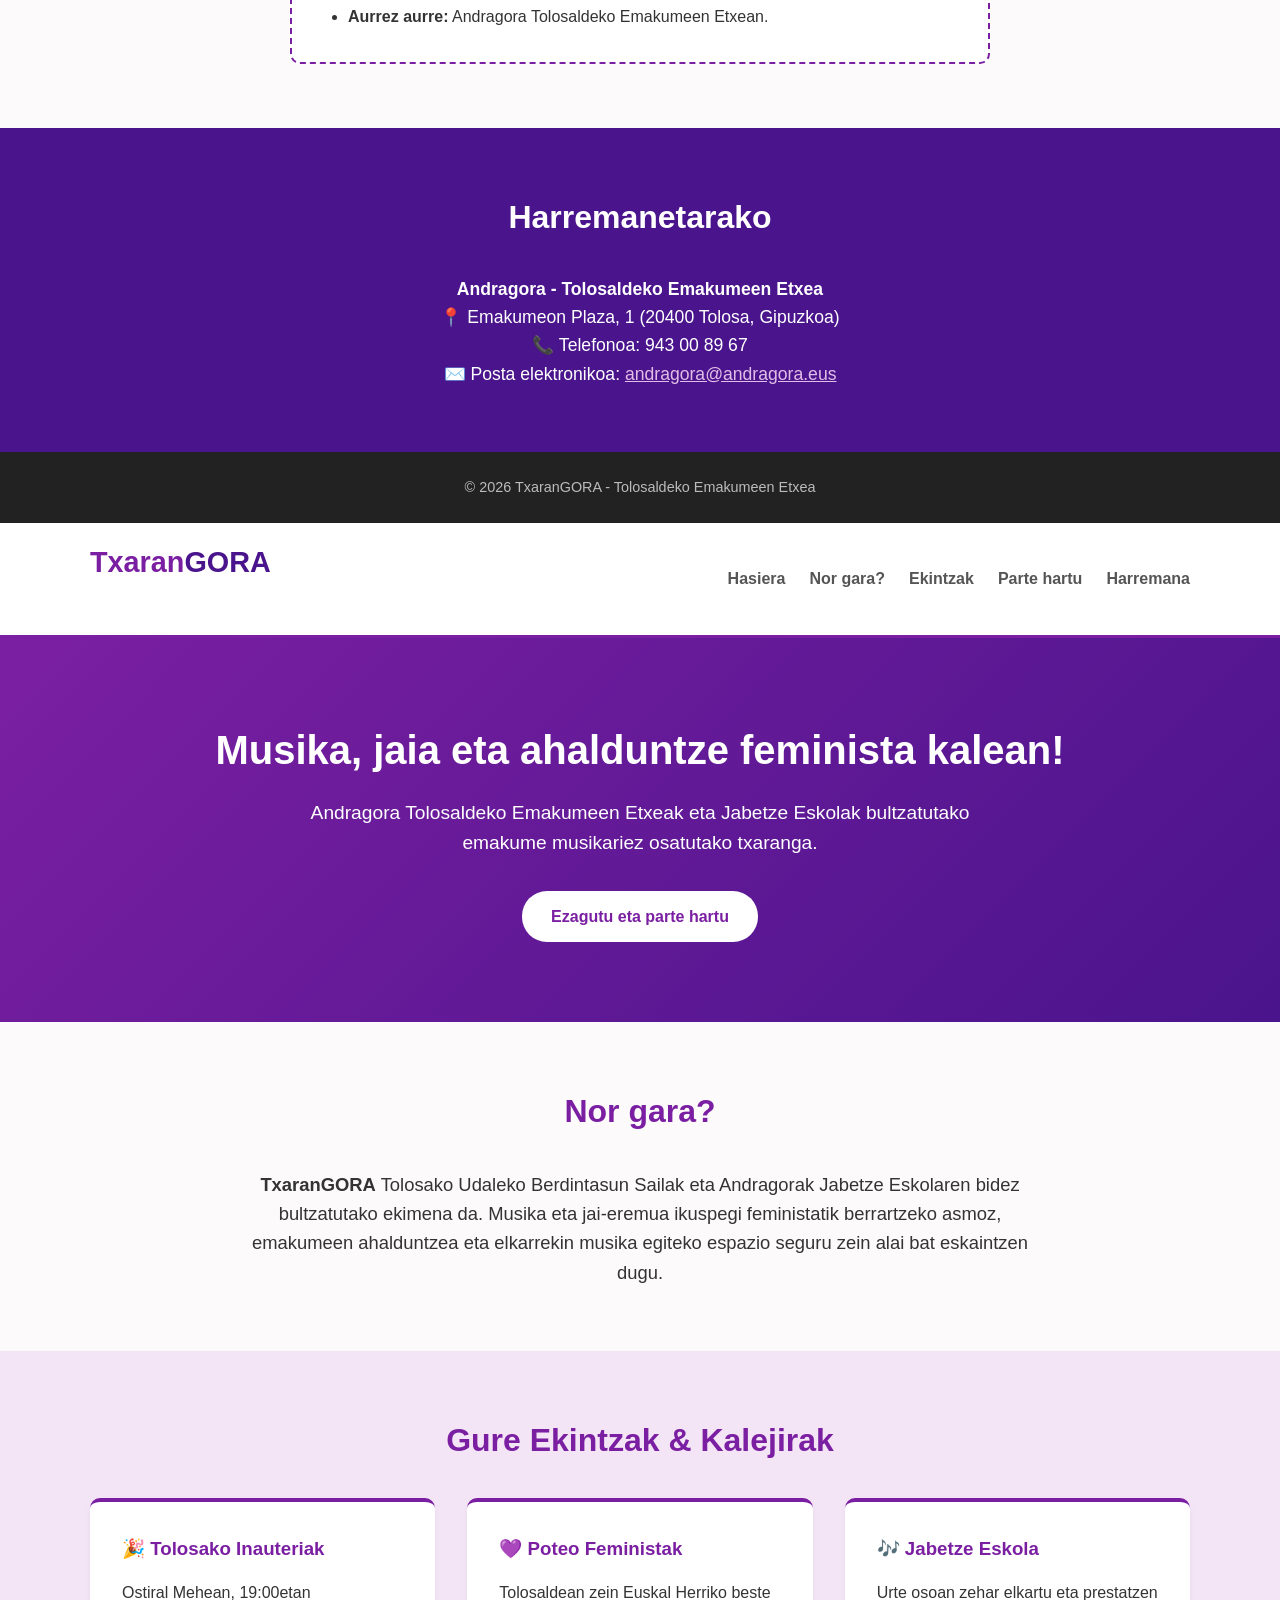
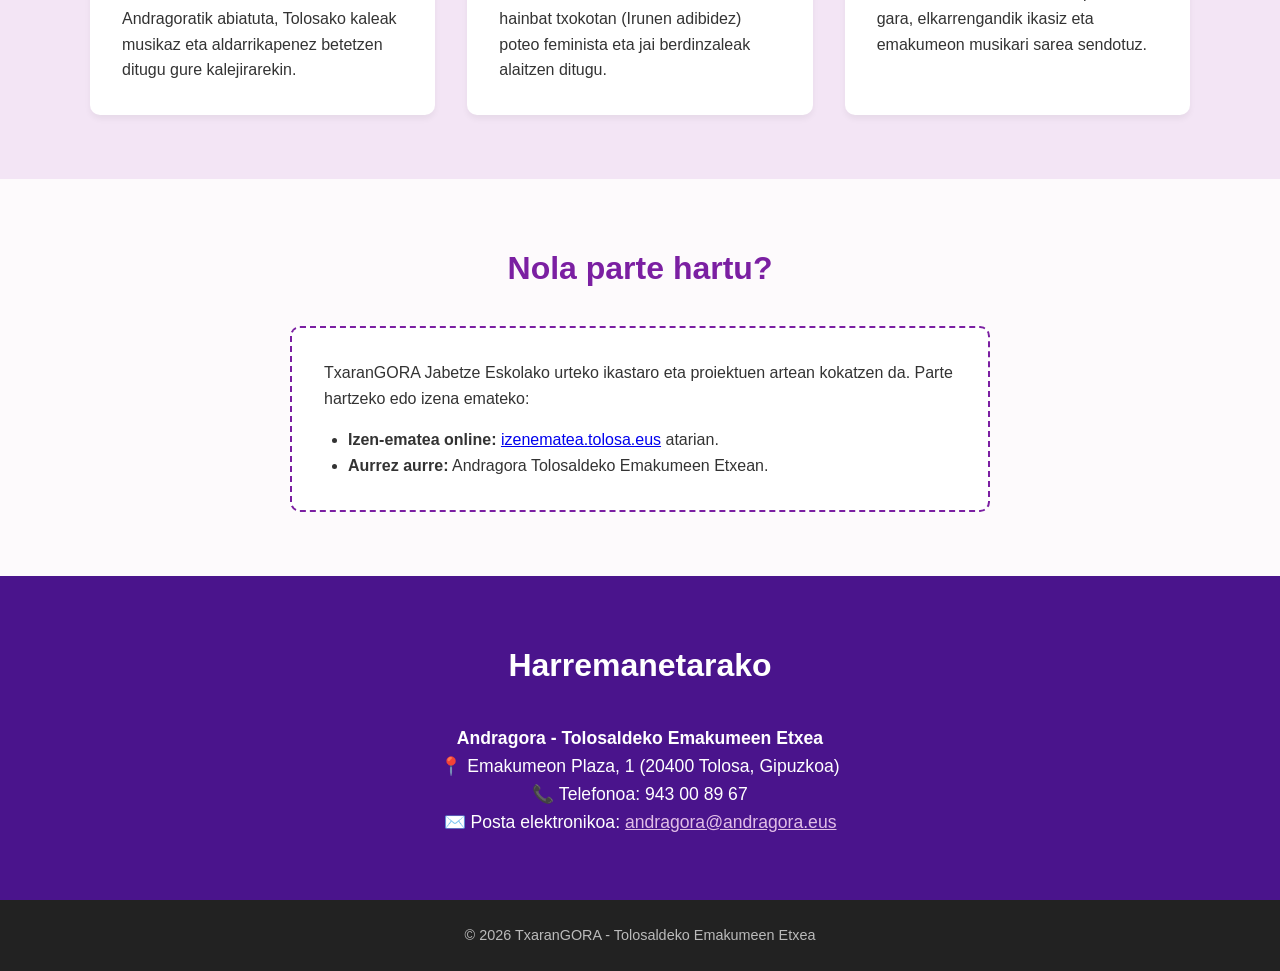
==== commit f1877908: "Jabetze eskola kendu eta ETT sartu" ====
--- a/index.html
+++ b/index.html
@@ -83,8 +83,8 @@
 <!-------------------------------------------------------------------->
 
         <div class="card">
-          <h3>🎶 Jabetze Eskola</h3>
-          <p>Urte osoan zehar elkartu eta prestatzen gara, elkarrengandik ikasiz eta emakumeon musikari sarea sendotuz.</p>
+          <h3>🎶 Emakume Txarangalarien Topaketak</h3>
+          <p>2027an ospatuko da lehen aldiz, apirilaren 22, 23 eta 24an. Gogotsu ari gara antolaketa lanetan. Gurekin egotea espero dugu!</p>
         </div>
 
       </div>
--- a/style.css
+++ b/style.css
@@ -54,9 +54,9 @@
 .logo img {
   position: absolute;
   top: 0;
-  left: 0;
-  width: 120px;
-  height: 120px;
+  left: -80px;
+  width: 180px;
+  height: 180px;
   object-fit: contain;
   z-index: 101;
 }
--- a/style.css
+++ b/style.css
@@ -54,9 +54,9 @@
 .logo img {
   position: absolute;
   top: 0;
-  left: 0;
-  width: 120px;
-  height: 120px;
+  left: -80px;
+  width: 180px;
+  height: 180px;
   object-fit: contain;
   z-index: 101;
 }
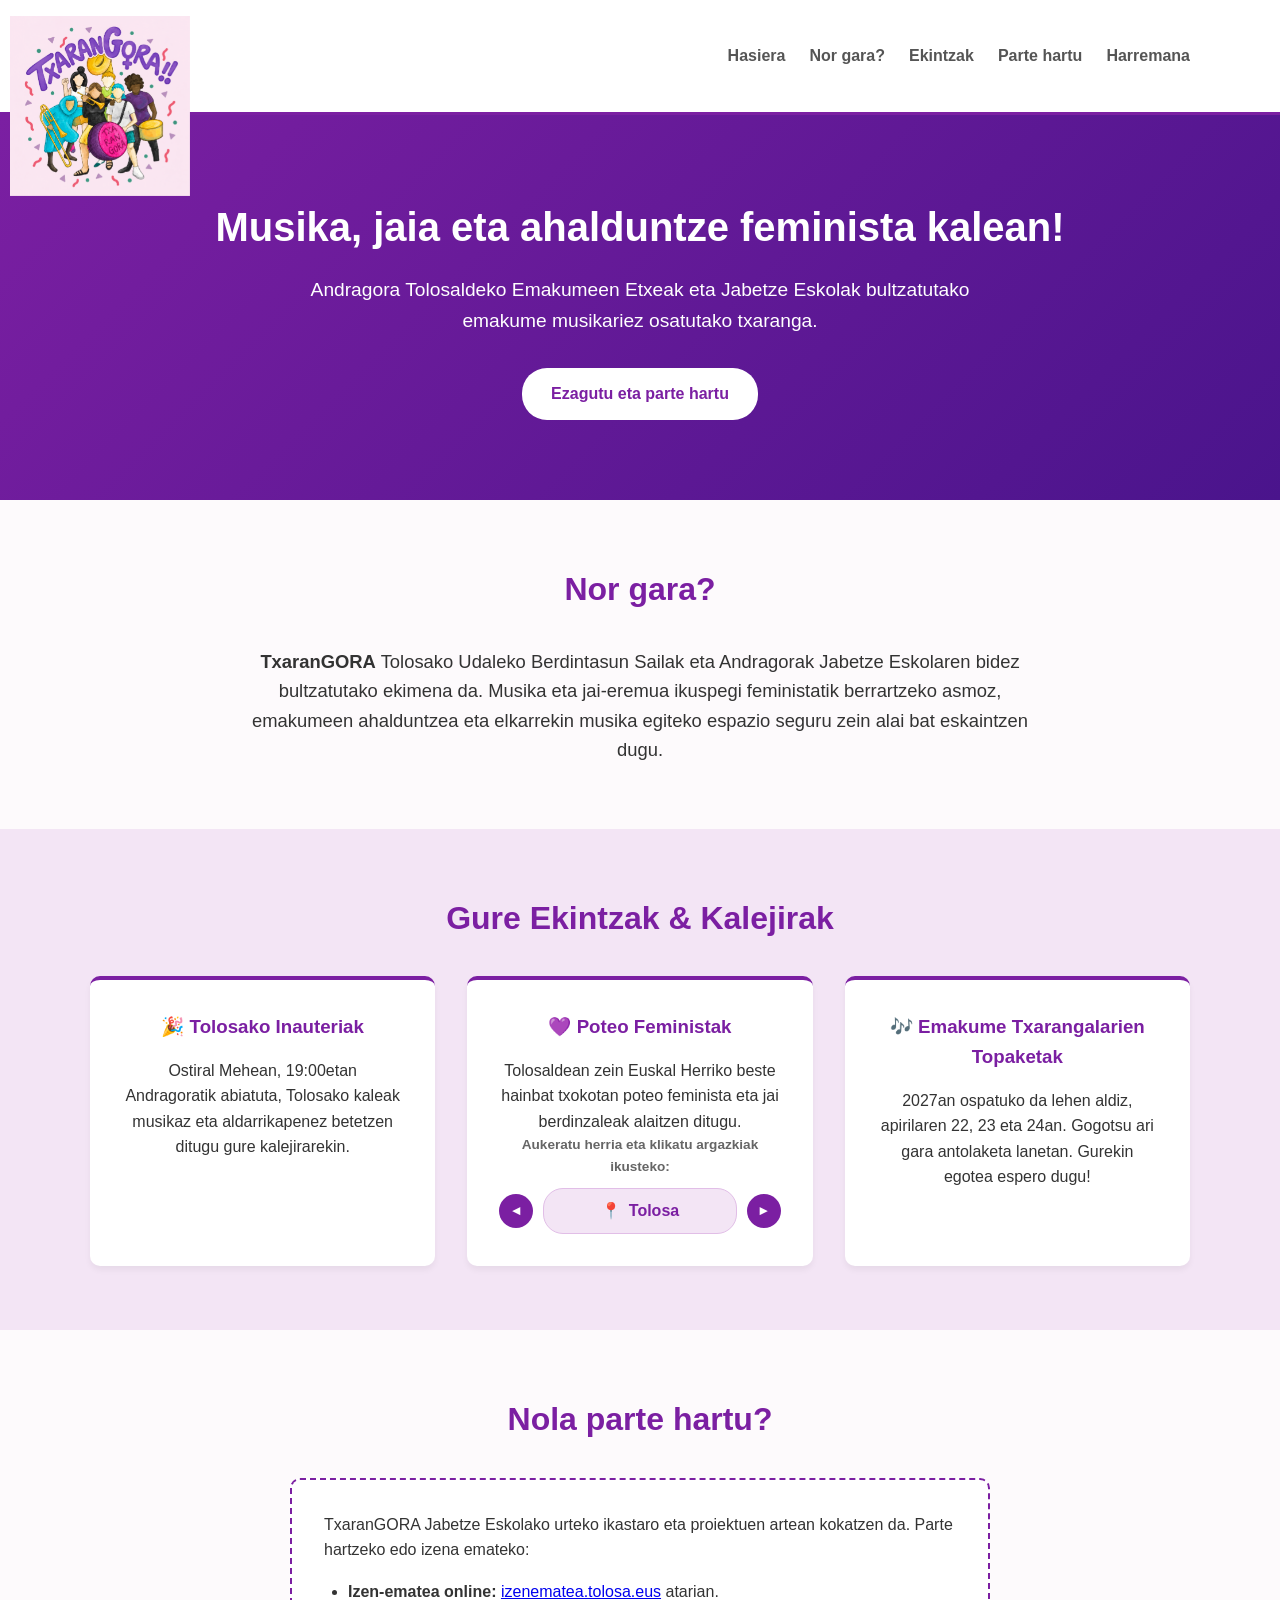
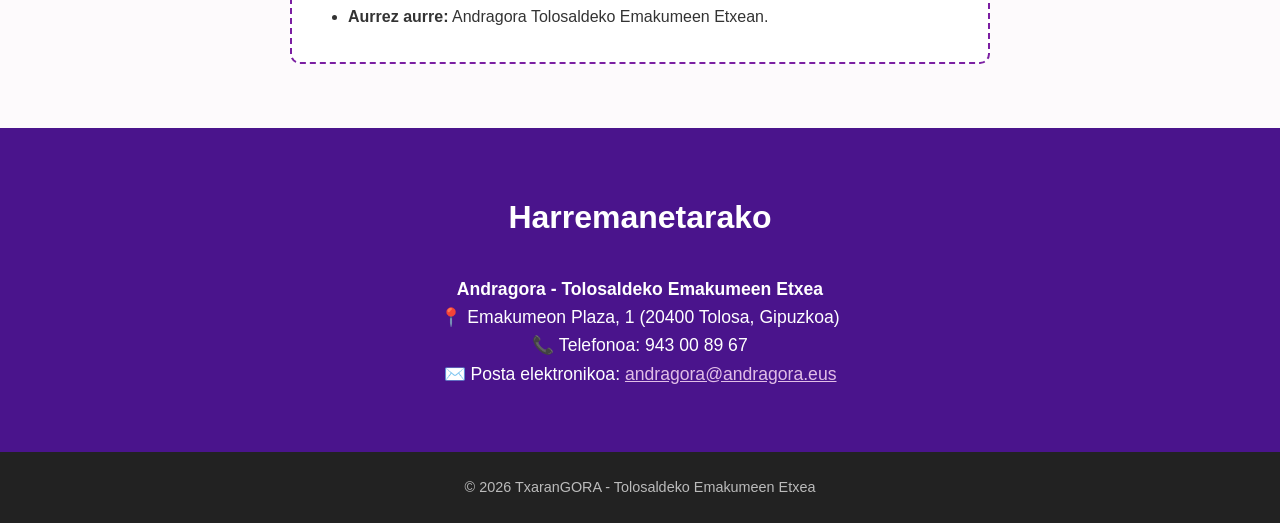
==== commit 1ffafece: "Errepikapena kenduta" ====
--- a/index.html
+++ b/index.html
@@ -126,112 +126,6 @@
   </footer>
 
 </body>
-</html><!DOCTYPE html>
-<html lang="eu">
-<head>
-  <meta charset="UTF-8">
-  <meta name="viewport" content="width=device-width, initial-scale=1.0">
-  <title>TxaranGORA | Emakumeen Txaranga Feminista</title>
-  <link rel="stylesheet" href="style.css">
-</head>
-<body>
-
-  <!-- Navigazioa -->
-  <header>
-    <div class="container nav-container">
-      <h1 class="logo">Txaran<span>GORA</span></h1>
-      <nav>
-        <ul>
-          <li><a href="#hasiera">Hasiera</a></li>
-          <li><a href="#nor-gara">Nor gara?</a></li>
-          <li><a href="#ekintzak">Ekintzak</a></li>
-          <li><a href="#parte-hartu">Parte hartu</a></li>
-          <li><a href="#harremana">Harremana</a></li>
-        </ul>
-      </nav>
-    </div>
-  </header>
-
-  <!-- Hero atala -->
-  <section id="hasiera" class="hero">
-    <div class="container hero-content">
-      <h2>Musika, jaia eta ahalduntze feminista kalean!</h2>
-      <p>Andragora Tolosaldeko Emakumeen Etxeak eta Jabetze Eskolak bultzatutako emakume musikariez osatutako txaranga.</p>
-
-      <a href="#parte-hartu" class="btn">Ezagutu eta parte hartu</a>
-    </div>
-  </section>
-
-  <!-- Nor gara atala -->
-  <section id="nor-gara" class="section">
-    <div class="container">
-      <h2 class="section-title">Nor gara?</h2>
-      <p class="intro-text">
-        <strong>TxaranGORA</strong> Tolosako Udaleko Berdintasun Sailak eta Andragorak Jabetze Eskolaren bidez bultzatutako ekimena da. Musika eta jai-eremua ikuspegi feministatik berrartzeko asmoz, emakumeen ahalduntzea eta elkarrekin musika egiteko espazio seguru zein alai bat eskaintzen dugu.
-      </p>
-    </div>
-  </section>
-
-  <!-- Ekintzak atala -->
-  <section id="ekintzak" class="section bg-light">
-    <div class="container">
-      <h2 class="section-title">Gure Ekintzak & Kalejirak</h2>
-      <div class="cards-grid">
-        
-        <div class="card">
-          <h3>🎉 Tolosako Inauteriak</h3>
-          <p>Ostiral Mehean, 19:00etan Andragoratik abiatuta, Tolosako kaleak musikaz eta aldarrikapenez betetzen ditugu gure kalejirarekin.</p>
-        </div>
-
-        <div class="card">
-          <h3>💜 Poteo Feministak</h3>
-          <p>Tolosaldean zein Euskal Herriko beste hainbat txokotan (Irunen adibidez) poteo feminista eta jai berdinzaleak alaitzen ditugu.</p>
-        </div>
-
-
-
-        <div class="card">
-          <h3>🎶 Jabetze Eskola</h3>
-          <p>Urte osoan zehar elkartu eta prestatzen gara, elkarrengandik ikasiz eta emakumeon musikari sarea sendotuz.</p>
-        </div>
-
-      </div>
-    </div>
-  </section>
-
-  <!-- Parte hartu atala -->
-  <section id="parte-hartu" class="section">
-    <div class="container">
-      <h2 class="section-title">Nola parte hartu?</h2>
-      <div class="info-box">
-        <p>TxaranGORA Jabetze Eskolako urteko ikastaro eta proiektuen artean kokatzen da. Parte hartzeko edo izena emateko:</p>
-        <ul>
-          <li><strong>Izen-ematea online:</strong> <a href="https://izenematea.tolosa.eus" target="_blank" rel="noopener">izenematea.tolosa.eus</a> atarian.</li>
-          <li><strong>Aurrez aurre:</strong> Andragora Tolosaldeko Emakumeen Etxean.</li>
-        </ul>
-      </div>
-    </div>
-  </section>
-
-  <!-- Harremana atala -->
-  <section id="harremana" class="section bg-dark">
-    <div class="container">
-      <h2 class="section-title light">Harremanetarako</h2>
-      <div class="contact-details">
-        <p><strong>Andragora - Tolosaldeko Emakumeen Etxea</strong></p>
-        <p>📍 Emakumeon Plaza, 1 (20400 Tolosa, Gipuzkoa)</p>
-        <p>📞 Telefonoa: 943 00 89 67</p>
-        <p>✉️ Posta elektronikoa: <a href="mailto:andragora@andragora.eus">andragora@andragora.eus</a></p>
-      </div>
-    </div>
-  </section>
-
-  <!-- Oina -->
-  <footer>
-    <div class="container">
-      <p>&copy; 2026 TxaranGORA - Tolosaldeko Emakumeen Etxea</p>
-    </div>
-  </footer>
 
 <!--           Argazkiak ikusteko scripta         -->
 <script>
@@ -262,10 +156,6 @@
     updateSlider();
   });
 </script>
-
-
-
-
   
 </body>
 </html>
--- a/style.css
+++ b/style.css
@@ -164,6 +164,7 @@
   border-radius: 10px;
   box-shadow: 0 4px 6px rgba(0,0,0,0.05);
   border-top: 4px solid var(--primary-color);
+  text-align: center;
 }
 
 .card h3 {
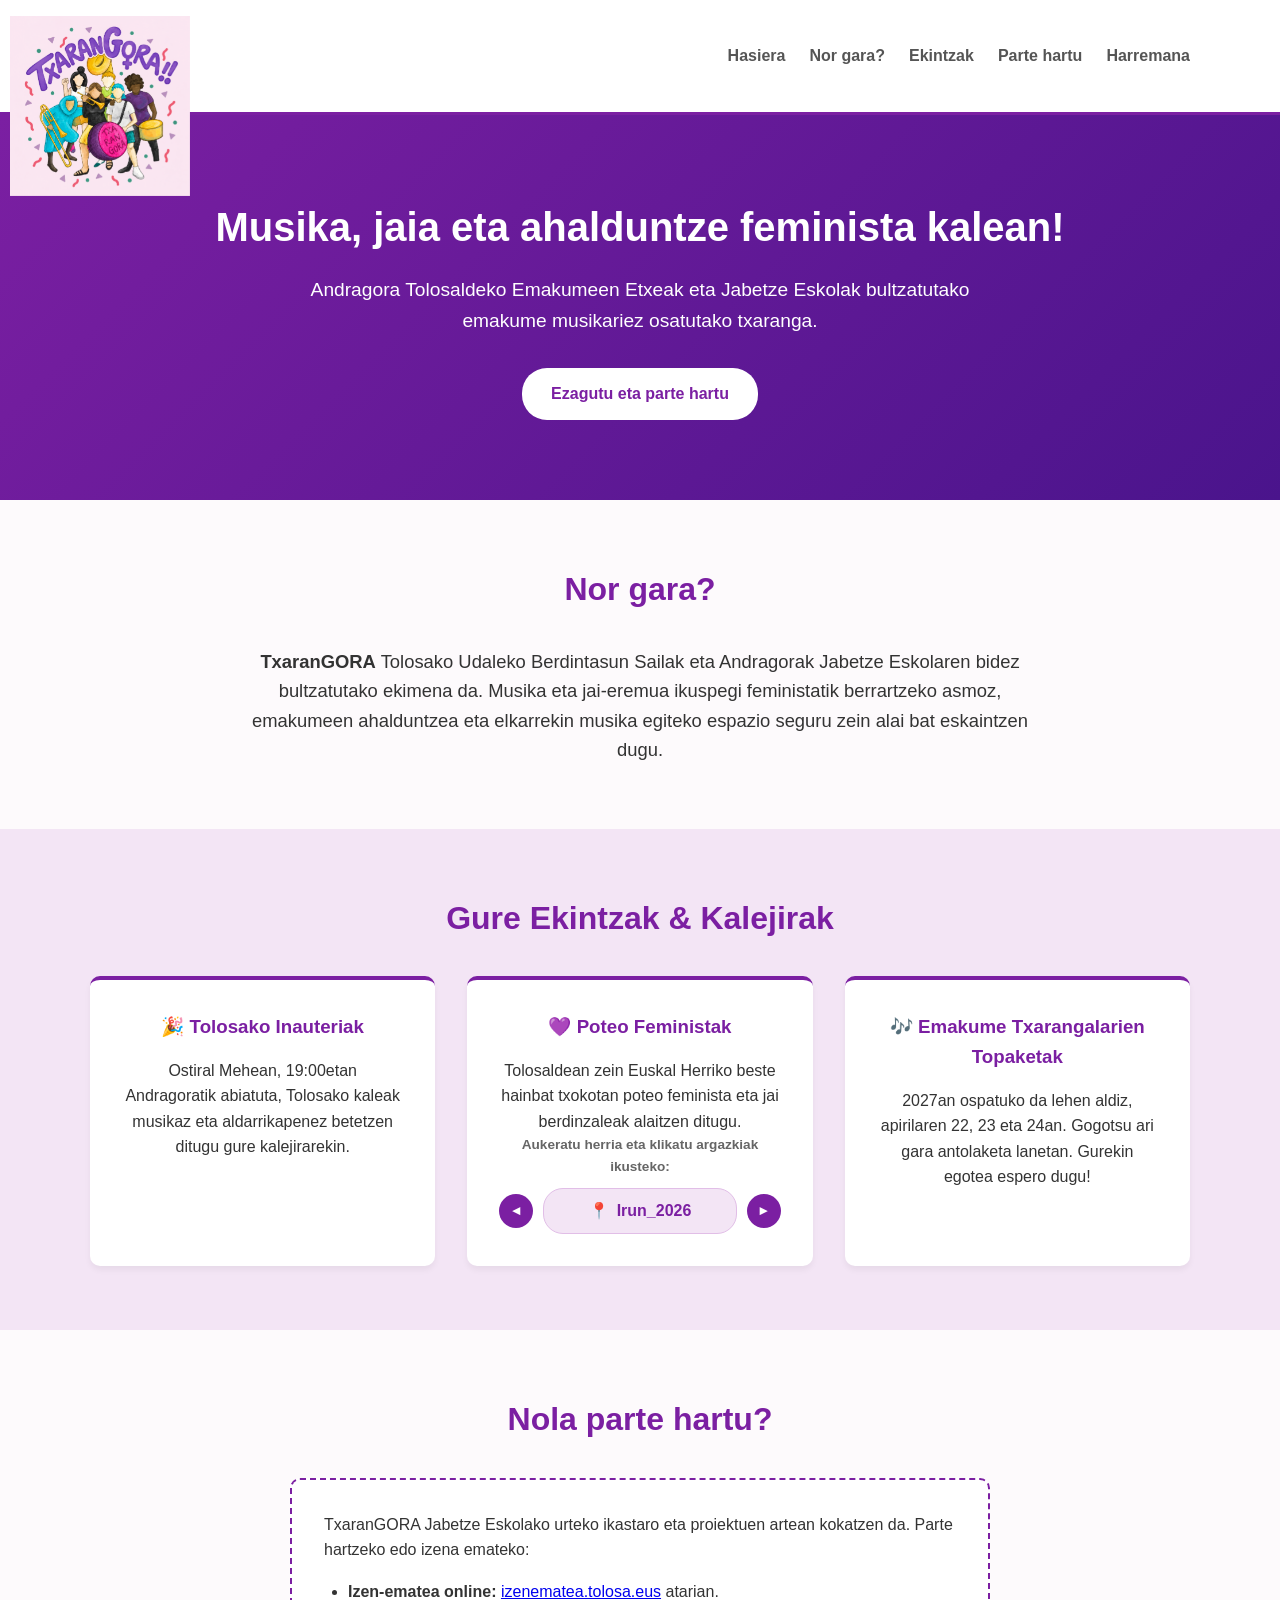
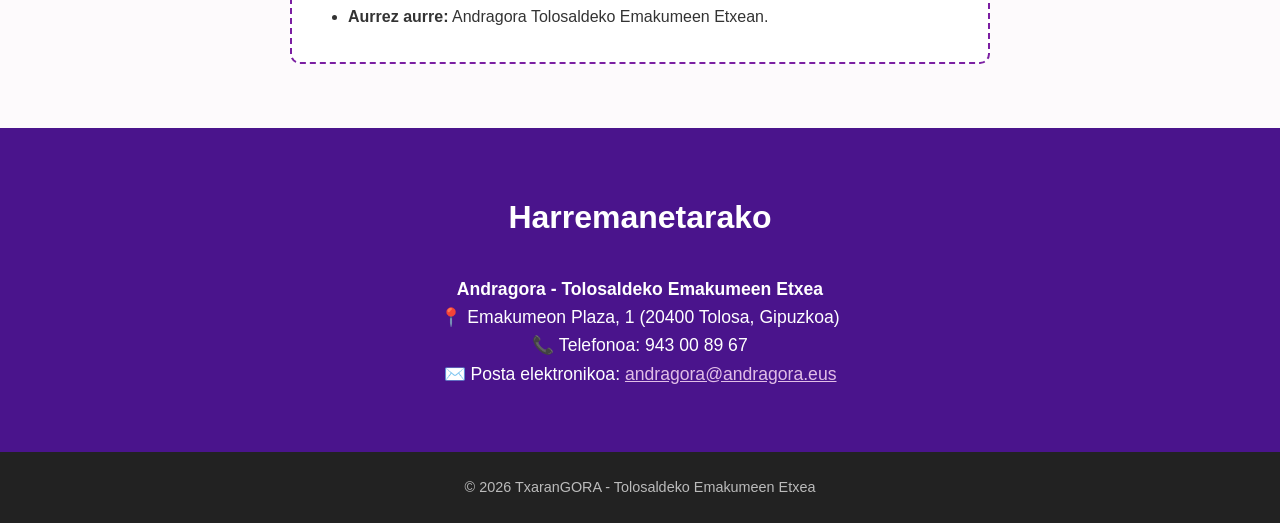
==== commit 514229d5: "Poteo tokiak Irunera murriztu" ====
--- a/index.html
+++ b/index.html
@@ -129,7 +129,7 @@
 
 <!--           Argazkiak ikusteko scripta         -->
 <script>
-  const tokiak = ["Tolosa", "Irun_2026", "Villabona"];
+  const tokiak = ["Irun_2026"]; <!-- koma jarri eta sartu beste tokiak -->
   let currentIndex = 0;
 
   const locationNameEl = document.getElementById("locationName");
